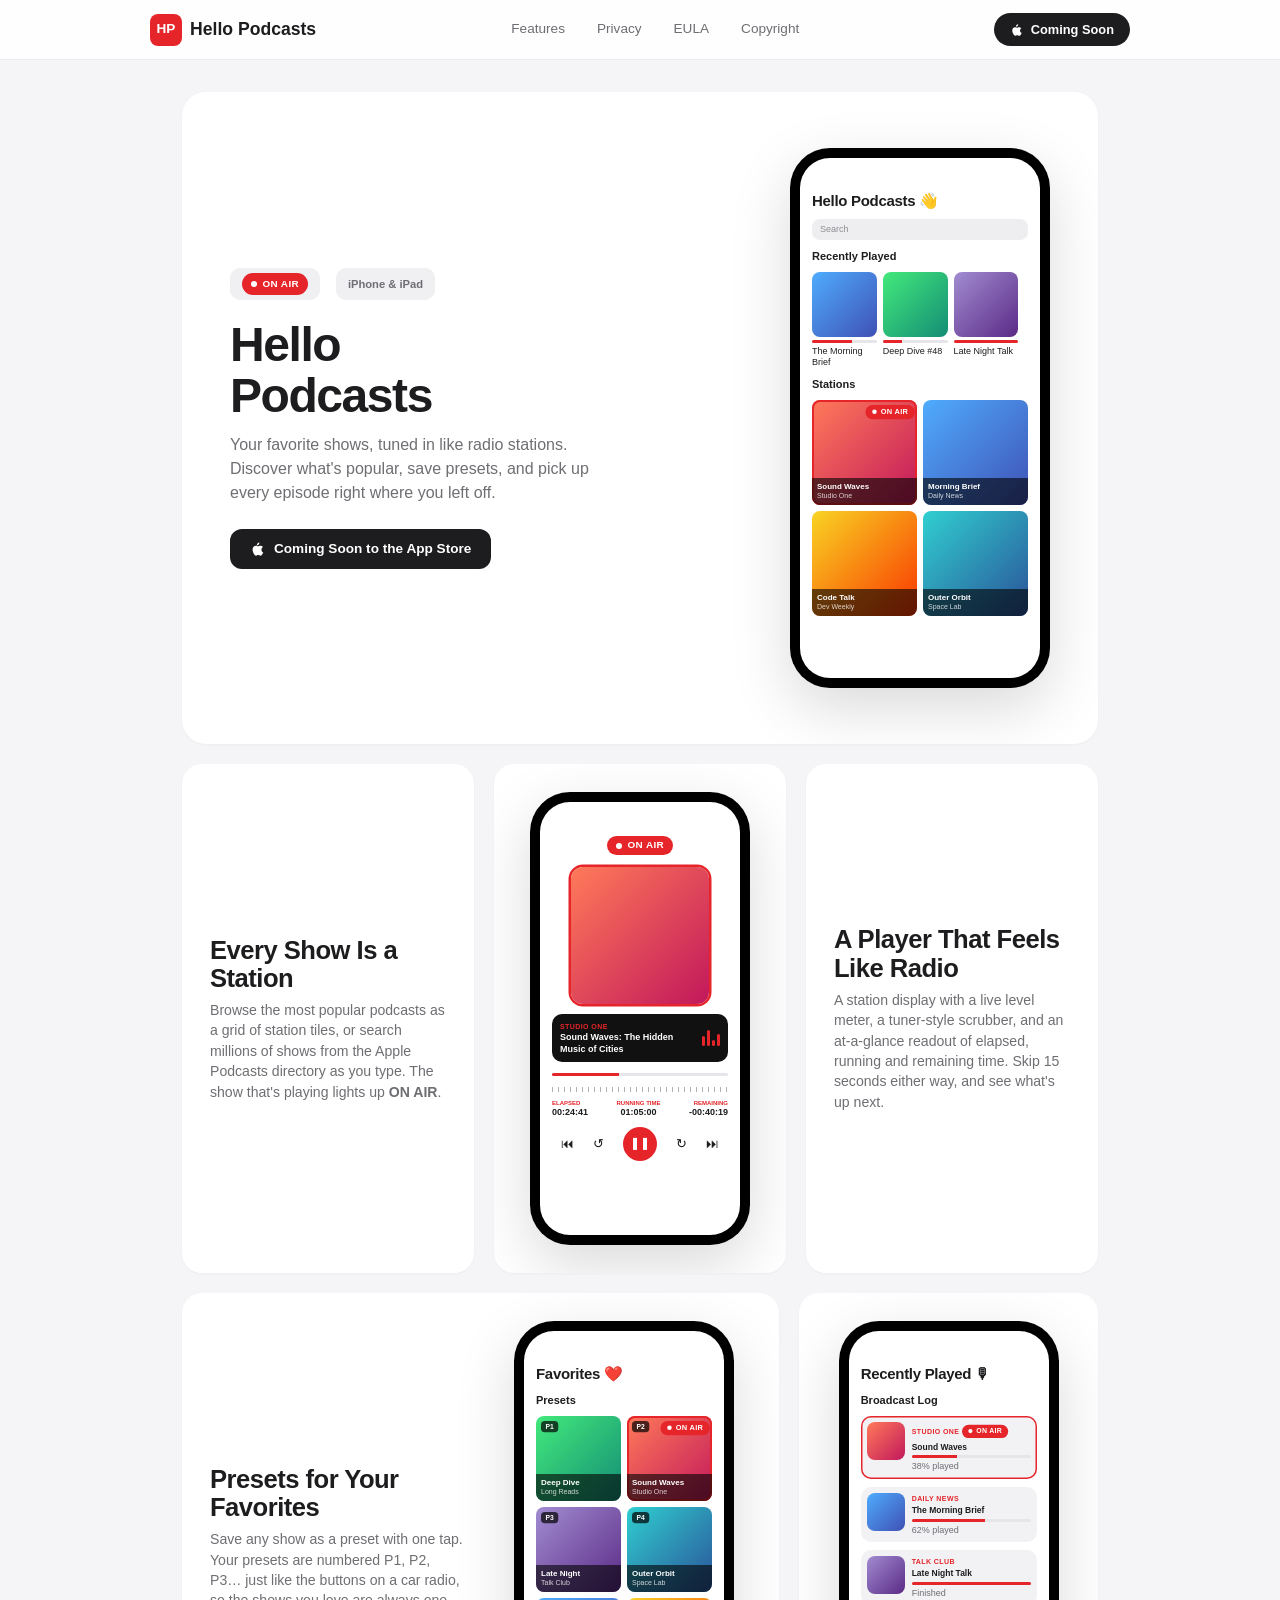
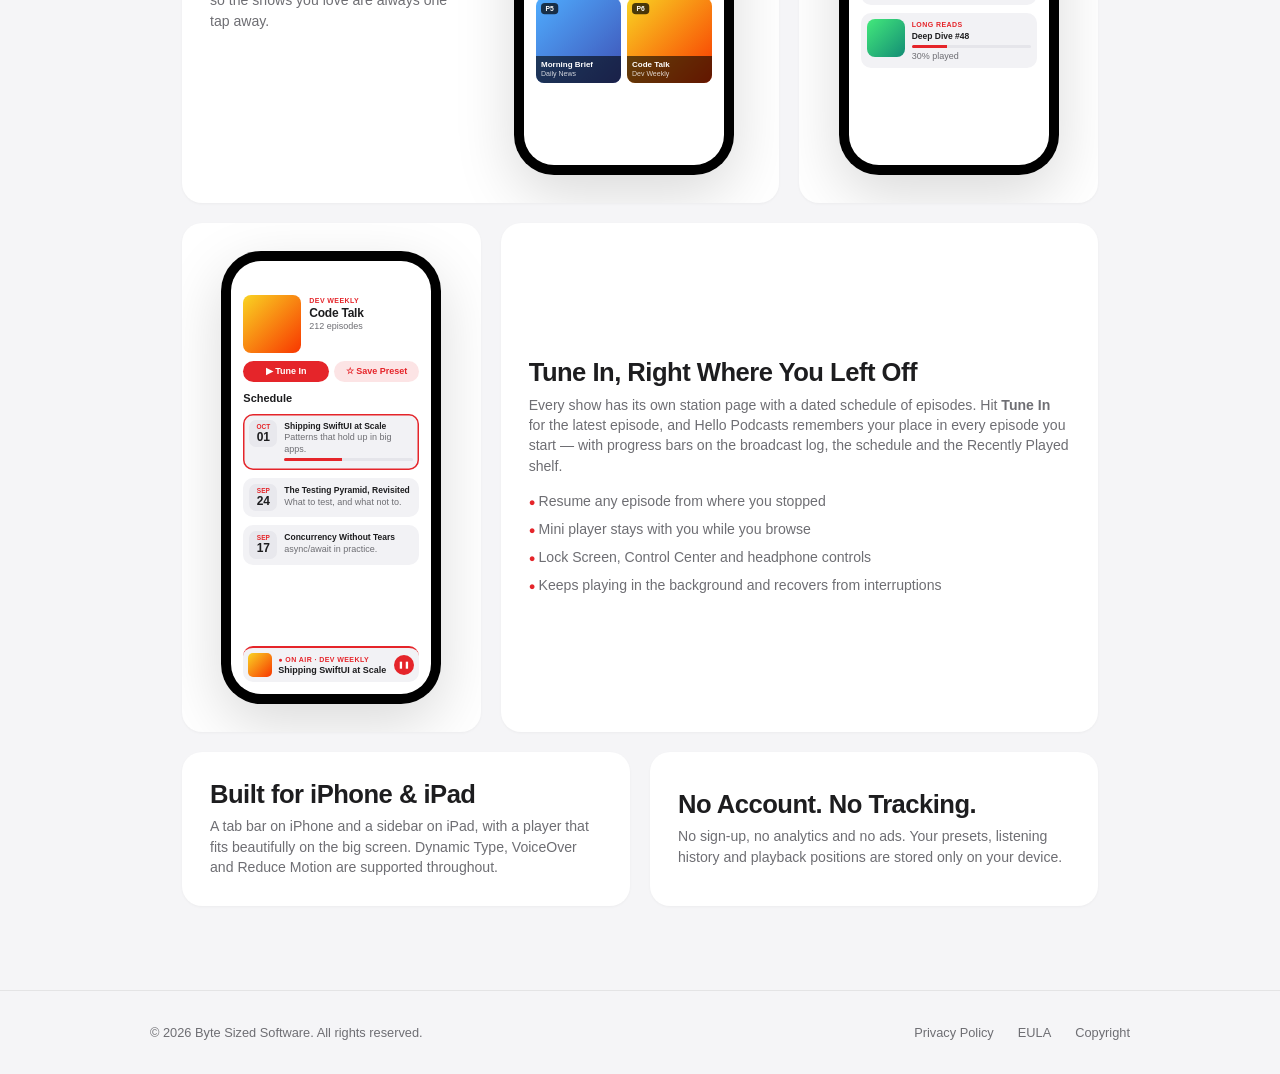
==== Website/index.html @ 970f56fa "Add TODO list and marketing website - TODO.md: feature ideas grouped into quick wins, bigger feature" ====
<!DOCTYPE html>
<html lang="en">
<head>
    <meta charset="UTF-8">
    <meta name="viewport" content="width=device-width, initial-scale=1.0">
    <meta name="color-scheme" content="light dark">
    <meta name="description" content="Hello Podcasts turns your favorite shows into radio stations. Discover, tune in, save presets and pick up right where you left off — on iPhone and iPad.">
    <title>Hello Podcasts - Your Podcasts, On Air</title>
    <link rel="stylesheet" href="style.css">
</head>
<body>

<nav>
    <div class="nav-inner">
        <a href="index.html" class="logo">
            <div class="logo-icon">HP</div>
            Hello Podcasts
        </a>
        <div class="nav-center">
            <a href="#features">Features</a>
            <a href="privacy.html">Privacy</a>
            <a href="eula.html">EULA</a>
            <a href="copyright.html">Copyright</a>
        </div>
        <span class="nav-btn">
            <svg viewBox="0 0 24 24"><path d="M18.71 19.5C17.88 20.74 17 21.95 15.66 21.97C14.32 21.99 13.89 21.18 12.37 21.18C10.84 21.18 10.37 21.95 9.1 21.99C7.79 22.03 6.8 20.68 5.96 19.47C4.25 16.99 2.97 12.5 4.7 9.56C5.55 8.1 7.13 7.17 8.82 7.15C10.09 7.13 11.29 8.02 12.07 8.02C12.85 8.02 14.29 6.96 15.82 7.11C16.46 7.14 18.25 7.37 19.4 9.02C19.3 9.08 17.13 10.35 17.16 12.96C17.19 16.08 19.89 17.13 19.92 17.14C19.89 17.21 19.46 18.67 18.71 19.5ZM13.05 5.17C13.71 4.38 14.16 3.29 14.04 2.18C13.08 2.22 11.92 2.82 11.24 3.6C10.63 4.3 10.09 5.42 10.23 6.48C11.3 6.56 12.39 5.96 13.05 5.17Z"/></svg>
            Coming Soon
        </span>
    </div>
</nav>

<div class="page-wrap">

    <!-- Hero -->
    <div class="hero-card">
        <div class="hero-text">
            <div class="badges">
                <div class="badge"><span class="on-air">ON AIR</span></div>
                <div class="badge">iPhone &amp; iPad</div>
            </div>
            <h1>Hello<br>Podcasts</h1>
            <p>Your favorite shows, tuned in like radio stations. Discover what's popular, save presets, and pick up every episode right where you left off.</p>
            <span class="app-store-btn soon">
                <svg viewBox="0 0 24 24"><path d="M18.71 19.5C17.88 20.74 17 21.95 15.66 21.97C14.32 21.99 13.89 21.18 12.37 21.18C10.84 21.18 10.37 21.95 9.1 21.99C7.79 22.03 6.8 20.68 5.96 19.47C4.25 16.99 2.97 12.5 4.7 9.56C5.55 8.1 7.13 7.17 8.82 7.15C10.09 7.13 11.29 8.02 12.07 8.02C12.85 8.02 14.29 6.96 15.82 7.11C16.46 7.14 18.25 7.37 19.4 9.02C19.3 9.08 17.13 10.35 17.16 12.96C17.19 16.08 19.89 17.13 19.92 17.14C19.89 17.21 19.46 18.67 18.71 19.5ZM13.05 5.17C13.71 4.38 14.16 3.29 14.04 2.18C13.08 2.22 11.92 2.82 11.24 3.6C10.63 4.3 10.09 5.42 10.23 6.48C11.3 6.56 12.39 5.96 13.05 5.17Z"/></svg>
                Coming Soon to the App Store
            </span>
        </div>
        <div class="hero-phone">
            <div class="phone-frame hero-size">
                <div class="screen" role="img" aria-label="Hello Podcasts home screen with Recently Played cards and a grid of station tiles">
                    <div class="s-title">Hello Podcasts 👋</div>
                    <div class="s-search">Search</div>
                    <div class="s-head">Recently Played</div>
                    <div class="recent-row">
                        <div class="card"><div class="art a2"></div><div class="bar"><i style="width:62%"></i></div><span>The Morning Brief</span></div>
                        <div class="card"><div class="art a3"></div><div class="bar"><i style="width:30%"></i></div><span>Deep Dive #48</span></div>
                        <div class="card"><div class="art a5"></div><div class="bar"><i style="width:100%"></i></div><span>Late Night Talk</span></div>
                    </div>
                    <div class="s-head">Stations</div>
                    <div class="station-grid">
                        <div class="art tile a1 live"><span class="on-air">ON AIR</span><div class="band">Sound Waves<span>Studio One</span></div></div>
                        <div class="art tile a2"><div class="band">Morning Brief<span>Daily News</span></div></div>
                        <div class="art tile a4"><div class="band">Code Talk<span>Dev Weekly</span></div></div>
                        <div class="art tile a6"><div class="band">Outer Orbit<span>Space Lab</span></div></div>
                    </div>
                </div>
            </div>
        </div>
    </div>

    <!-- Row 1: Stations text, Player mockup, Player text -->
    <div class="bento-grid" id="features">
        <div class="bento-card" style="justify-content:center;">
            <h3>Every Show Is a Station</h3>
            <p>Browse the most popular podcasts as a grid of station tiles, or search millions of shows from the Apple Podcasts directory as you type. The show that's playing lights up <strong>ON AIR</strong>.</p>
        </div>
        <div class="bento-card" style="align-items:center; justify-content:center;">
            <div class="phone-frame small-size">
                <div class="screen player" role="img" aria-label="Full-screen player with an ON AIR badge, station display, level meter, tuner scale and time readout">
                    <div style="text-align:center"><span class="on-air">ON AIR</span></div>
                    <div class="art a1 big"></div>
                    <div class="lcd">
                        <div class="meta"><span class="s-caps">Studio One</span><b>Sound Waves: The Hidden Music of Cities</b></div>
                        <div class="meter"><i style="height:60%"></i><i style="height:100%"></i><i style="height:40%"></i><i style="height:75%"></i></div>
                    </div>
                    <div class="bar"><i style="width:38%"></i></div>
                    <div class="ticks"></div>
                    <div class="readout">
                        <div><small>ELAPSED</small>00:24:41</div>
                        <div><small>RUNNING TIME</small>01:05:00</div>
                        <div><small>REMAINING</small>-00:40:19</div>
                    </div>
                    <div class="controls"><span>⏮</span><span>↺</span><span class="play">❚❚</span><span>↻</span><span>⏭</span></div>
                </div>
            </div>
        </div>
        <div class="bento-card" style="justify-content:center;">
            <h3>A Player That Feels Like Radio</h3>
            <p>A station display with a live level meter, a tuner-style scrubber, and an at-a-glance readout of elapsed, running and remaining time. Skip 15 seconds either way, and see what's up next.</p>
        </div>
    </div>

    <!-- Row 2: Presets text + mockup, Broadcast log mockup -->
    <div class="bento-grid" style="grid-template-columns: 2fr 1fr;">
        <div class="bento-card row-card">
            <div class="card-text">
                <h3>Presets for Your Favorites</h3>
                <p>Save any show as a preset with one tap. Your presets are numbered P1, P2, P3… just like the buttons on a car radio, so the shows you love are always one tap away.</p>
            </div>
            <div class="card-visual">
                <div class="phone-frame small-size">
                    <div class="screen" role="img" aria-label="Favorites shown as numbered preset tiles">
                        <div class="s-title">Favorites ❤️</div>
                        <div class="s-head">Presets</div>
                        <div class="station-grid">
                            <div class="art tile a3"><span class="preset">P1</span><div class="band">Deep Dive<span>Long Reads</span></div></div>
                            <div class="art tile a1 live"><span class="preset">P2</span><span class="on-air">ON AIR</span><div class="band">Sound Waves<span>Studio One</span></div></div>
                            <div class="art tile a5"><span class="preset">P3</span><div class="band">Late Night<span>Talk Club</span></div></div>
                            <div class="art tile a6"><span class="preset">P4</span><div class="band">Outer Orbit<span>Space Lab</span></div></div>
                            <div class="art tile a2"><span class="preset">P5</span><div class="band">Morning Brief<span>Daily News</span></div></div>
                            <div class="art tile a4"><span class="preset">P6</span><div class="band">Code Talk<span>Dev Weekly</span></div></div>
                        </div>
                    </div>
                </div>
            </div>
        </div>
        <div class="bento-card" style="align-items:center; justify-content:center;">
            <div class="phone-frame small-size">
                <div class="screen" role="img" aria-label="Recently Played broadcast log with progress bars">
                    <div class="s-title">Recently Played 🎙</div>
                    <div class="s-head">Broadcast Log</div>
                    <div class="log-row live"><div class="art a1"></div><div class="meta"><span class="s-caps">Studio One</span> <span class="on-air" style="transform:scale(.7);transform-origin:left">ON AIR</span><b>Sound Waves</b><div class="bar"><i style="width:38%"></i></div><span class="s-muted">38% played</span></div></div>
                    <div class="log-row"><div class="art a2"></div><div class="meta"><span class="s-caps">Daily News</span><b>The Morning Brief</b><div class="bar"><i style="width:62%"></i></div><span class="s-muted">62% played</span></div></div>
                    <div class="log-row"><div class="art a5"></div><div class="meta"><span class="s-caps">Talk Club</span><b>Late Night Talk</b><div class="bar"><i style="width:100%"></i></div><span class="s-muted">Finished</span></div></div>
                    <div class="log-row"><div class="art a3"></div><div class="meta"><span class="s-caps">Long Reads</span><b>Deep Dive #48</b><div class="bar"><i style="width:30%"></i></div><span class="s-muted">30% played</span></div></div>
                </div>
            </div>
        </div>
    </div>

    <!-- Row 3: Schedule mockup + text -->
    <div class="bento-grid" style="grid-template-columns: 1fr 2fr;">
        <div class="bento-card" style="align-items:center; justify-content:center;">
            <div class="phone-frame small-size">
                <div class="screen" role="img" aria-label="A podcast's station page with Tune In and Save Preset buttons and a dated episode schedule">
                    <div class="station-header">
                        <div class="art a4"></div>
                        <div><span class="s-caps">Dev Weekly</span><div class="s-title" style="font-size:12px">Code Talk</div><span class="s-muted">212 episodes</span></div>
                    </div>
                    <div class="pill-row"><span class="pill solid">▶ Tune In</span><span class="pill">☆ Save Preset</span></div>
                    <div class="s-head">Schedule</div>
                    <div class="sched-row live"><div class="date-slot"><div class="m">OCT</div><div class="d">01</div></div><div class="meta"><b>Shipping SwiftUI at Scale</b><span class="s-muted">Patterns that hold up in big apps.</span><div class="bar"><i style="width:45%"></i></div></div></div>
                    <div class="sched-row"><div class="date-slot"><div class="m">SEP</div><div class="d">24</div></div><div class="meta"><b>The Testing Pyramid, Revisited</b><span class="s-muted">What to test, and what not to.</span></div></div>
                    <div class="sched-row"><div class="date-slot"><div class="m">SEP</div><div class="d">17</div></div><div class="meta"><b>Concurrency Without Tears</b><span class="s-muted">async/await in practice.</span></div></div>
                    <div class="mini"><div class="art a4"></div><div class="meta"><span class="s-caps">● On Air · Dev Weekly</span><b style="display:block">Shipping SwiftUI at Scale</b></div><span class="play">❚❚</span></div>
                </div>
            </div>
        </div>
        <div class="bento-card" style="justify-content:center;">
            <h3>Tune In, Right Where You Left Off</h3>
            <p>Every show has its own station page with a dated schedule of episodes. Hit <strong>Tune In</strong> for the latest episode, and Hello Podcasts remembers your place in every episode you start — with progress bars on the broadcast log, the schedule and the Recently Played shelf.</p>
            <ul class="feature-list">
                <li>Resume any episode from where you stopped</li>
                <li>Mini player stays with you while you browse</li>
                <li>Lock Screen, Control Center and headphone controls</li>
                <li>Keeps playing in the background and recovers from interruptions</li>
            </ul>
        </div>
    </div>

    <!-- Row 4: 2 equal cards -->
    <div class="bento-grid" style="grid-template-columns: 1fr 1fr;">
        <div class="bento-card" style="justify-content:center;">
            <h3>Built for iPhone &amp; iPad</h3>
            <p>A tab bar on iPhone and a sidebar on iPad, with a player that fits beautifully on the big screen. Dynamic Type, VoiceOver and Reduce Motion are supported throughout.</p>
        </div>
        <div class="bento-card" style="justify-content:center;">
            <h3>No Account. No Tracking.</h3>
            <p>No sign-up, no analytics and no ads. Your presets, listening history and playback positions are stored only on your device.</p>
        </div>
    </div>

</div>

<footer>
    <div class="footer-inner">
        <span class="footer-copy">&copy; 2026 Byte Sized Software. All rights reserved.</span>
        <div class="footer-links">
            <a href="privacy.html">Privacy Policy</a>
            <a href="eula.html">EULA</a>
            <a href="copyright.html">Copyright</a>
        </div>
    </div>
</footer>

</body>
</html>
---- Website/style.css ----
:root {
    --primary: #e5252a;
    --primary-hover: #f04a4e;
    --bg: #f5f5f7;
    --text: #1d1d1f;
    --text-secondary: #6e6e73;
    --card-bg: #ffffff;
    --card-bg-alt: #f0f0f3;
    --border: transparent;
    --nav-bg: rgba(255,255,255,0.85);
    --btn-bg: #1d1d1f;
    --btn-text: #ffffff;
    --phone-bg: #e8e8ed;
    --phone-frame: #1d1d1f;
    --phone-notch: #1d1d1f;
    --icon-bg: #e8e8ed;
    --icon-color: #6e6e73;
    --badge-bg: #f0f0f3;
    --shadow: rgba(0,0,0,0.04);
    --shadow-hover: rgba(0,0,0,0.08);
}

@media (prefers-color-scheme: dark) {
    :root {
        --primary: #ff453a;
        --primary-hover: #ff6961;
        --bg: #000000;
        --text: #f5f5f7;
        --text-secondary: #a1a1a6;
        --card-bg: #1c1c1e;
        --card-bg-alt: #2c2c2e;
        --border: transparent;
        --nav-bg: rgba(28,28,30,0.85);
        --btn-bg: #f5f5f7;
        --btn-text: #1d1d1f;
        --phone-bg: #2c2c2e;
        --phone-frame: #f5f5f7;
        --phone-notch: #f5f5f7;
        --icon-bg: #2c2c2e;
        --icon-color: #a1a1a6;
        --badge-bg: #2c2c2e;
        --shadow: rgba(0,0,0,0.2);
        --shadow-hover: rgba(0,0,0,0.4);
    }
}

* { margin: 0; padding: 0; box-sizing: border-box; }

body {
    font-family: -apple-system, BlinkMacSystemFont, 'SF Pro Display', 'Helvetica Neue', sans-serif;
    background: var(--bg);
    color: var(--text);
    line-height: 1.5;
    -webkit-font-smoothing: antialiased;
}

/* ── Navigation ── */
nav {
    background: var(--nav-bg);
    backdrop-filter: blur(20px);
    -webkit-backdrop-filter: blur(20px);
    border-bottom: 1px solid rgba(128,128,128,0.15);
    padding: 0.8rem 2rem;
    position: sticky;
    top: 0;
    z-index: 100;
}

.nav-inner {
    max-width: 980px;
    margin: 0 auto;
    display: flex;
    align-items: center;
    justify-content: space-between;
}

.logo {
    display: flex;
    align-items: center;
    gap: 0.5rem;
    font-size: 1.1rem;
    font-weight: 700;
    color: var(--text);
    text-decoration: none;
}

.logo-icon {
    width: 32px;
    height: 32px;
    background: var(--primary);
    border-radius: 8px;
    display: flex;
    align-items: center;
    justify-content: center;
    color: #fff;
    font-weight: 800;
    font-size: 0.85rem;
}

.nav-center {
    display: flex;
    gap: 2rem;
}

.nav-center a {
    text-decoration: none;
    color: var(--text-secondary);
    font-size: 0.85rem;
    font-weight: 500;
    transition: color 0.2s;
}

.nav-center a:hover { color: var(--text); }

.nav-btn {
    display: inline-flex;
    align-items: center;
    gap: 0.4rem;
    background: var(--btn-bg);
    color: var(--btn-text);
    padding: 0.45rem 1rem;
    border-radius: 20px;
    text-decoration: none;
    font-size: 0.8rem;
    font-weight: 600;
    transition: opacity 0.2s;
}

.nav-btn:hover { opacity: 0.85; }

.nav-btn svg { width: 14px; height: 14px; fill: var(--btn-text); }

/* ── Page Wrapper ── */
.page-wrap {
    max-width: 980px;
    margin: 0 auto;
    padding: 2rem 2rem 4rem;
}

/* ── Hero Card ── */
.hero-card {
    background: var(--card-bg);
    border-radius: 24px;
    padding: 3.5rem 3rem;
    display: flex;
    align-items: center;
    justify-content: space-between;
    gap: 3rem;
    box-shadow: 0 1px 3px var(--shadow);
    margin-bottom: 1.25rem;
    overflow: hidden;
}

.hero-text { flex: 1; max-width: 380px; }

.badges {
    display: flex;
    gap: 1rem;
    margin-bottom: 1.25rem;
}

.badge {
    display: flex;
    align-items: center;
    gap: 0.4rem;
    background: var(--badge-bg);
    padding: 0.35rem 0.75rem;
    border-radius: 10px;
    font-size: 0.7rem;
    font-weight: 600;
    color: var(--text-secondary);
}

.badge-star { color: #f59e0b; font-size: 0.65rem; }
.badge-num { font-size: 1rem; font-weight: 800; color: var(--text); }

.hero-text h1 {
    font-size: 3rem;
    font-weight: 800;
    line-height: 1.05;
    letter-spacing: -0.03em;
    margin-bottom: 0.75rem;
}

.hero-text p {
    font-size: 1rem;
    color: var(--text-secondary);
    line-height: 1.5;
    margin-bottom: 1.5rem;
}

.app-store-btn {
    display: inline-flex;
    align-items: center;
    gap: 0.5rem;
    background: var(--btn-bg);
    color: var(--btn-text);
    padding: 0.6rem 1.25rem;
    border-radius: 12px;
    text-decoration: none;
    font-size: 0.85rem;
    font-weight: 600;
    transition: opacity 0.2s;
}

.app-store-btn:hover { opacity: 0.85; }
.app-store-btn svg { width: 16px; height: 16px; fill: var(--btn-text); }

.hero-phone { flex-shrink: 0; }

/* ── Screenshot Phone Frame ── */
.phone-frame {
    position: relative;
    flex-shrink: 0;
    background: #000;
    border-radius: 40px;
    padding: 10px;
    box-shadow: 0 20px 60px rgba(0,0,0,0.15);
}

.phone-frame img {
    display: block;
    width: 100%;
    height: auto;
    border-radius: 30px;
    position: relative;
    z-index: 1;
}

.phone-frame.hero-size { width: 260px; }
.phone-frame.small-size { width: 220px; }

/* ── Bento Grid ── */
.bento-grid {
    display: grid;
    grid-template-columns: repeat(3, 1fr);
    gap: 1.25rem;
    margin-bottom: 1.25rem;
}

.bento-card {
    background: var(--card-bg);
    border-radius: 20px;
    padding: 1.75rem;
    box-shadow: 0 1px 3px var(--shadow);
    transition: box-shadow 0.2s;
    overflow: hidden;
    display: flex;
    flex-direction: column;
}

.bento-card:hover {
    box-shadow: 0 4px 16px var(--shadow-hover);
}

.bento-card.span-2 { grid-column: span 2; }
.bento-card.span-3 { grid-column: span 3; }

.bento-card.row-card {
    flex-direction: row;
    align-items: center;
    gap: 2rem;
}

.bento-card h3 {
    font-size: 1.6rem;
    font-weight: 800;
    line-height: 1.1;
    letter-spacing: -0.02em;
    margin-bottom: 0.5rem;
}

.bento-card p {
    font-size: 0.88rem;
    color: var(--text-secondary);
    line-height: 1.45;
}

.bento-icons {
    display: flex;
    flex-wrap: wrap;
    gap: 0.6rem;
    margin-bottom: 1.25rem;
    flex: 1;
}

.bento-icon {
    width: 44px;
    height: 44px;
    background: var(--icon-bg);
    border-radius: 12px;
    display: flex;
    align-items: center;
    justify-content: center;
    font-size: 1.2rem;
    color: var(--icon-color);
}

.bento-card .card-visual {
    flex: 1;
    display: flex;
    align-items: center;
    justify-content: center;
}

.bento-card .card-text {
    flex: 1;
}

.pattern-dots {
    display: grid;
    grid-template-columns: repeat(4, 1fr);
    gap: 12px;
    padding: 1rem;
    opacity: 0.15;
    flex: 1;
}

.pattern-dot {
    width: 22px;
    height: 22px;
    border-radius: 50%;
    background: var(--text);
}

/* ── On Air badge ── */
.on-air {
    display: inline-flex;
    align-items: center;
    gap: 0.35rem;
    background: var(--primary);
    color: #fff;
    padding: 0.2rem 0.55rem;
    border-radius: 999px;
    font-size: 0.62rem;
    font-weight: 800;
    letter-spacing: 0.04em;
}
.on-air::before {
    content: "";
    width: 6px;
    height: 6px;
    border-radius: 50%;
    background: #fff;
}

.app-store-btn.soon { cursor: default; }
.app-store-btn.soon:hover { opacity: 1; }

/* ── Screen mockups (drawn in HTML so the site has no image dependencies) ── */
.screen {
    background: #fff;
    color: #1d1d1f;
    border-radius: 30px;
    aspect-ratio: 9 / 19.5;
    padding: 34px 12px 12px;
    display: flex;
    flex-direction: column;
    gap: 8px;
    overflow: hidden;
    font-size: 9px;
    line-height: 1.25;
    text-align: left;
}
.screen .s-title { font-size: 15px; font-weight: 800; letter-spacing: -0.02em; }
.screen .s-head { font-size: 11px; font-weight: 800; margin-top: 2px; }
.screen .s-caps { color: #e5252a; font-weight: 800; font-size: 7px; letter-spacing: 0.06em; text-transform: uppercase; }
.screen .s-muted { color: #6e6e73; }
.screen .s-search { background: #eeeef0; border-radius: 8px; padding: 5px 8px; color: #8e8e93; }

.art {
    border-radius: 8px;
    aspect-ratio: 1;
    position: relative;
    overflow: hidden;
    flex-shrink: 0;
}
.art.a1 { background: linear-gradient(135deg, #ff7a59, #c2185b); }
.art.a2 { background: linear-gradient(135deg, #4facfe, #3f51b5); }
.art.a3 { background: linear-gradient(135deg, #43e97b, #138d75); }
.art.a4 { background: linear-gradient(135deg, #f9d423, #f83600); }
.art.a5 { background: linear-gradient(135deg, #a18cd1, #5b2a86); }
.art.a6 { background: linear-gradient(135deg, #30cfd0, #2a5298); }

.station-grid { display: grid; grid-template-columns: 1fr 1fr; gap: 6px; }
.tile .band {
    position: absolute; left: 0; right: 0; bottom: 0;
    background: rgba(0,0,0,0.6); color: #fff;
    padding: 4px 5px; font-weight: 700; font-size: 8px;
}
.tile .band span { display: block; font-weight: 400; opacity: 0.8; font-size: 7px; }
.tile.live { box-shadow: inset 0 0 0 2px #e5252a; }
.tile .on-air, .tile .preset { position: absolute; top: 5px; transform: scale(0.75); }
.tile .on-air { right: 2px; transform-origin: top right; }
.tile .preset {
    left: 5px; transform-origin: top left;
    background: rgba(0,0,0,0.7); color: #fff; font-weight: 800;
    padding: 2px 6px; border-radius: 5px; font-size: 9px;
}

.recent-row { display: flex; gap: 6px; }
.recent-row .card { width: 30%; flex-shrink: 0; }
.recent-row .card .art { margin-bottom: 3px; }
.bar { height: 3px; border-radius: 3px; background: #e5e5ea; overflow: hidden; margin: 3px 0; }
.bar i { display: block; height: 100%; background: #e5252a; }

.log-row, .sched-row {
    display: flex; gap: 7px; align-items: flex-start;
    background: #f2f2f5; border-radius: 10px; padding: 6px;
}
.log-row .art { width: 38px; }
.log-row.live, .sched-row.live { box-shadow: inset 0 0 0 1.5px #e5252a; }
.log-row .meta, .sched-row .meta { flex: 1; min-width: 0; }
.log-row b, .sched-row b { display: block; font-size: 8.5px; margin: 1px 0; }
.date-slot {
    width: 28px; text-align: center; background: #e8e8ed;
    border-radius: 7px; padding: 3px 0; flex-shrink: 0;
}
.date-slot .m { color: #e5252a; font-weight: 800; font-size: 6.5px; }
.date-slot .d { font-weight: 800; font-size: 12px; line-height: 1.1; }

.station-header { display: flex; gap: 8px; }
.station-header .art { width: 58px; }
.pill-row { display: flex; gap: 5px; }
.pill {
    flex: 1; text-align: center; border-radius: 999px; padding: 5px 0;
    font-weight: 700; background: rgba(229,37,42,0.12); color: #e5252a;
}
.pill.solid { background: #e5252a; color: #fff; }

.player .art.big { width: 78%; margin: 4px auto 2px; border-radius: 12px; box-shadow: 0 0 0 2.5px #e5252a; }
.lcd {
    background: #111; color: #fff; border-radius: 10px; padding: 7px 8px;
    display: flex; align-items: center; gap: 6px;
}
.lcd .meta { flex: 1; }
.lcd b { display: block; font-size: 9px; }
.meter { display: flex; align-items: flex-end; gap: 2px; height: 16px; }
.meter i { width: 3px; background: #e5252a; border-radius: 2px; }
.ticks {
    height: 5px;
    background: repeating-linear-gradient(90deg, #b0b0b5 0 1px, transparent 1px 6px);
}
.readout { display: flex; justify-content: space-between; font-weight: 700; font-variant-numeric: tabular-nums; }
.readout div:nth-child(2) { text-align: center; }
.readout div:last-child { text-align: right; }
.readout small { display: block; color: #e5252a; font-size: 6px; font-weight: 800; }
.controls { display: flex; justify-content: space-around; align-items: center; font-size: 13px; color: #1d1d1f; }
.controls .play {
    width: 34px; height: 34px; border-radius: 50%; background: #e5252a; color: #fff;
    display: flex; align-items: center; justify-content: center; font-size: 12px;
}
.mini {
    margin-top: auto; display: flex; align-items: center; gap: 6px;
    background: #f2f2f5; border-radius: 10px; padding: 5px; border-top: 2px solid #e5252a;
}
.mini .art { width: 24px; border-radius: 5px; }
.mini .meta { flex: 1; min-width: 0; }
.mini .play { width: 20px; height: 20px; border-radius: 50%; background: #e5252a; color: #fff; display: flex; align-items: center; justify-content: center; font-size: 7px; }

.feature-list {
    list-style: none;
    display: grid;
    gap: 0.45rem;
    margin-top: 0.9rem;
    font-size: 0.88rem;
    color: var(--text-secondary);
}
.feature-list li::before { content: "● "; color: var(--primary); font-size: 0.7rem; }

/* ── Footer ── */
footer {
    border-top: 1px solid rgba(128,128,128,0.15);
    padding: 2rem;
}

.footer-inner {
    max-width: 980px;
    margin: 0 auto;
    display: flex;
    justify-content: space-between;
    align-items: center;
    flex-wrap: wrap;
    gap: 1rem;
}

.footer-copy {
    color: var(--text-secondary);
    font-size: 0.8rem;
}

.footer-links {
    display: flex;
    gap: 1.5rem;
}

.footer-links a {
    color: var(--text-secondary);
    text-decoration: none;
    font-size: 0.8rem;
    transition: color 0.2s;
}

.footer-links a:hover { color: var(--text); }

/* ── Content Pages (Privacy, EULA, Copyright) ── */
.content {
    max-width: 760px;
    margin: 0 auto;
    padding: 3rem 2rem 5rem;
}

.content h1 {
    font-size: 2.4rem;
    font-weight: 800;
    letter-spacing: -0.02em;
    margin-bottom: 0.5rem;
}

.last-updated {
    color: var(--text-secondary);
    font-size: 0.85rem;
    margin-bottom: 2.5rem;
}

.content h2 {
    font-size: 1.2rem;
    font-weight: 700;
    margin-top: 2rem;
    margin-bottom: 0.6rem;
}

.content p, .content ul, .content ol {
    color: var(--text-secondary);
    margin-bottom: 1rem;
    font-size: 0.95rem;
    line-height: 1.65;
}

.content ul, .content ol { padding-left: 1.5rem; }
.content li { margin-bottom: 0.35rem; }

/* ── Responsive ── */
@media (max-width: 768px) {
    .nav-center { display: none; }
    .page-wrap { padding: 1rem 1rem 3rem; }

    .hero-card {
        flex-direction: column-reverse;
        padding: 2rem 1.5rem;
        text-align: center;
    }
    .hero-text { max-width: 100%; }
    .badges { justify-content: center; }
    .phone-frame.hero-size { width: 220px; }
    .phone-frame.small-size { width: 180px; }
    .phone-frame { border-radius: 32px; padding: 8px; }
    .phone-frame img { border-radius: 24px; }

    .bento-grid,
    .bento-grid[style] {
        grid-template-columns: 1fr !important;
    }
    .bento-card.span-2,
    .bento-card.span-3 { grid-column: span 1; }
    .bento-card.row-card {
        flex-direction: column;
        text-align: center;
    }
    .bento-card h3 { font-size: 1.35rem; }

    .content { padding: 2rem 1.5rem 4rem; }
    .content h1 { font-size: 1.8rem; }

    .footer-inner { flex-direction: column; text-align: center; }
}

@media (max-width: 480px) {
    .hero-text h1 { font-size: 2.2rem; }
    .phone-frame.hero-size { width: 190px; }
    .phone-frame.small-size { width: 160px; }
}
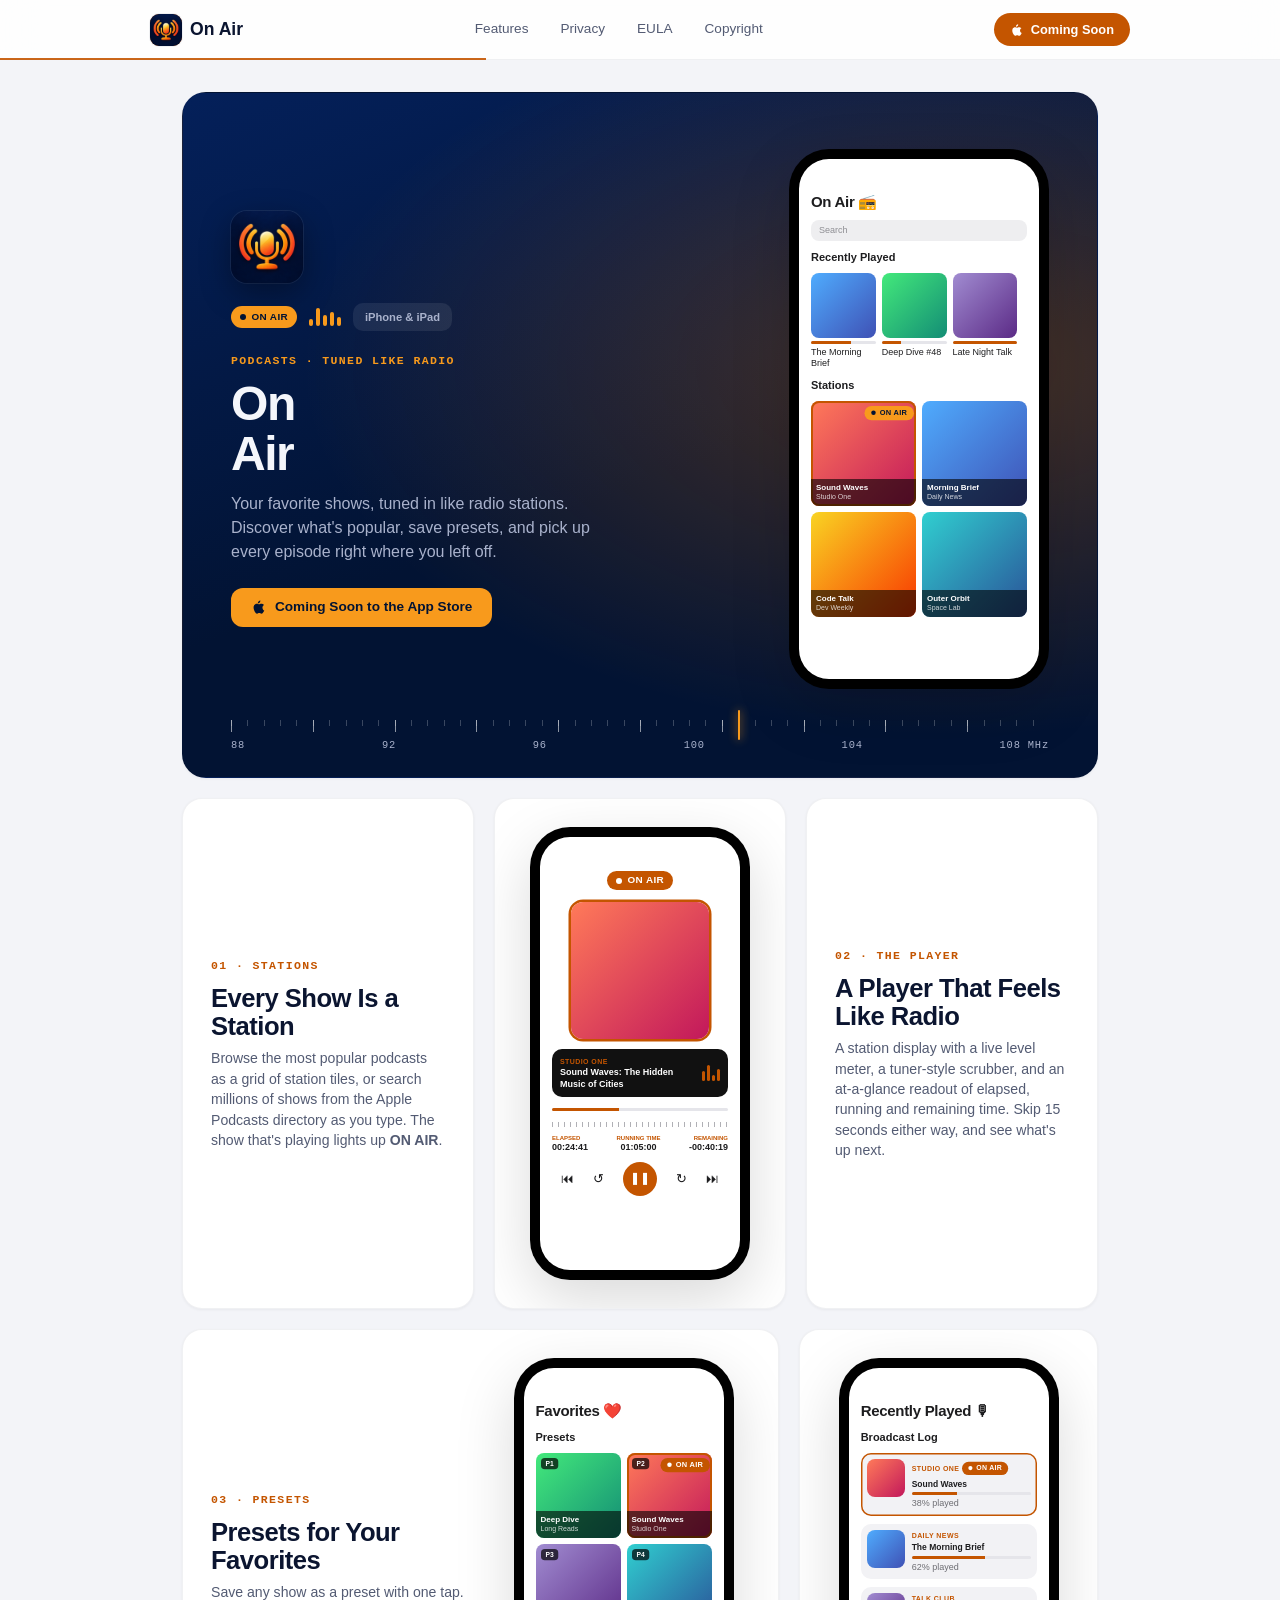
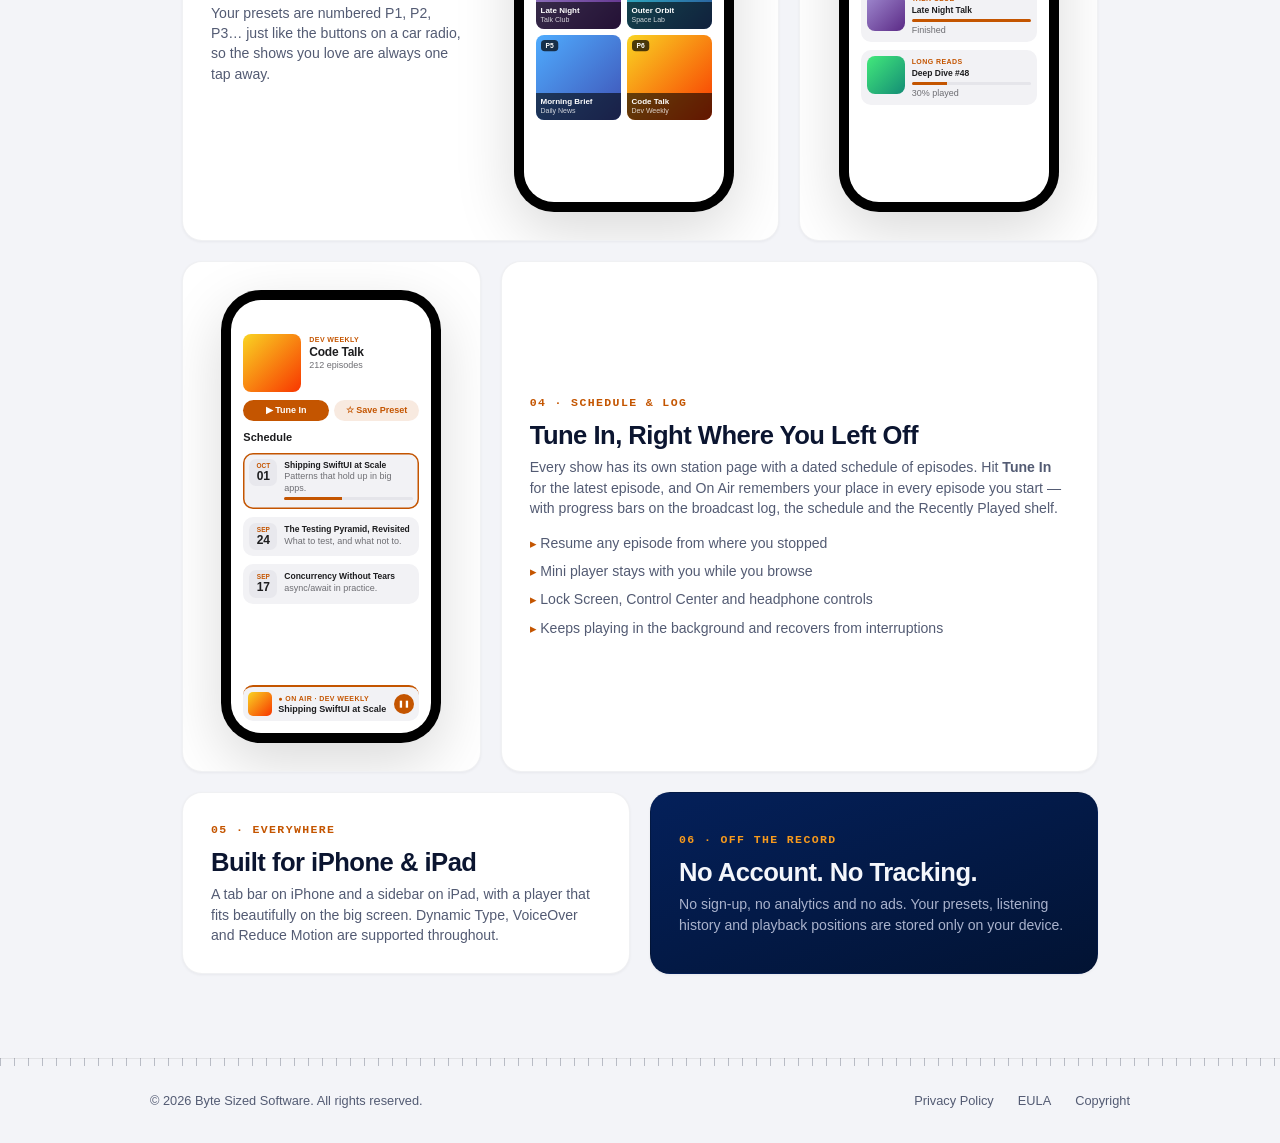
==== commit 800bef19: "Rebrand website as On Air and theme it like the app - Rename Hello Podcasts to On Air across all pag" ====
--- a/Website/index.html
+++ b/Website/index.html
@@ -4,8 +4,10 @@
     <meta charset="UTF-8">
     <meta name="viewport" content="width=device-width, initial-scale=1.0">
     <meta name="color-scheme" content="light dark">
-    <meta name="description" content="Hello Podcasts turns your favorite shows into radio stations. Discover, tune in, save presets and pick up right where you left off — on iPhone and iPad.">
-    <title>Hello Podcasts - Your Podcasts, On Air</title>
+    <meta name="description" content="On Air turns your favorite shows into radio stations. Discover, tune in, save presets and pick up right where you left off — on iPhone and iPad.">
+    <title>On Air - Your Podcasts, Like Radio</title>
+    <link rel="icon" type="image/png" href="images/app-icon.png">
+    <link rel="apple-touch-icon" href="images/app-icon.png">
     <link rel="stylesheet" href="style.css">
 </head>
 <body>
@@ -13,8 +15,8 @@
 <nav>
     <div class="nav-inner">
         <a href="index.html" class="logo">
-            <div class="logo-icon">HP</div>
-            Hello Podcasts
+            <div class="logo-icon"><img src="images/app-icon.png" alt=""></div>
+            On Air
         </a>
         <div class="nav-center">
             <a href="#features">Features</a>
@@ -32,13 +34,16 @@
 <div class="page-wrap">
 
     <!-- Hero -->
-    <div class="hero-card">
+    <div class="hero-card display">
         <div class="hero-text">
-            <div class="badges">
-                <div class="badge"><span class="on-air">ON AIR</span></div>
-                <div class="badge">iPhone &amp; iPad</div>
-            </div>
-            <h1>Hello<br>Podcasts</h1>
+            <img class="hero-icon" src="images/app-icon.png" alt="On Air app icon">
+            <div class="station-line">
+                <span class="on-air pulse">ON AIR</span>
+                <span class="meter-lg" aria-hidden="true"><i></i><i></i><i></i><i></i><i></i></span>
+                <span class="badge">iPhone &amp; iPad</span>
+            </div>
+            <span class="eyebrow">Podcasts · Tuned like radio</span>
+            <h1>On<br>Air</h1>
             <p>Your favorite shows, tuned in like radio stations. Discover what's popular, save presets, and pick up every episode right where you left off.</p>
             <span class="app-store-btn soon">
                 <svg viewBox="0 0 24 24"><path d="M18.71 19.5C17.88 20.74 17 21.95 15.66 21.97C14.32 21.99 13.89 21.18 12.37 21.18C10.84 21.18 10.37 21.95 9.1 21.99C7.79 22.03 6.8 20.68 5.96 19.47C4.25 16.99 2.97 12.5 4.7 9.56C5.55 8.1 7.13 7.17 8.82 7.15C10.09 7.13 11.29 8.02 12.07 8.02C12.85 8.02 14.29 6.96 15.82 7.11C16.46 7.14 18.25 7.37 19.4 9.02C19.3 9.08 17.13 10.35 17.16 12.96C17.19 16.08 19.89 17.13 19.92 17.14C19.89 17.21 19.46 18.67 18.71 19.5ZM13.05 5.17C13.71 4.38 14.16 3.29 14.04 2.18C13.08 2.22 11.92 2.82 11.24 3.6C10.63 4.3 10.09 5.42 10.23 6.48C11.3 6.56 12.39 5.96 13.05 5.17Z"/></svg>
@@ -47,8 +52,8 @@
         </div>
         <div class="hero-phone">
             <div class="phone-frame hero-size">
-                <div class="screen" role="img" aria-label="Hello Podcasts home screen with Recently Played cards and a grid of station tiles">
-                    <div class="s-title">Hello Podcasts 👋</div>
+                <div class="screen" role="img" aria-label="On Air home screen with Recently Played cards and a grid of station tiles">
+                    <div class="s-title">On Air 📻</div>
                     <div class="s-search">Search</div>
                     <div class="s-head">Recently Played</div>
                     <div class="recent-row">
@@ -66,11 +71,17 @@
                 </div>
             </div>
         </div>
+        <div class="dial" aria-hidden="true">
+            <div class="ticks-lg"></div>
+            <span class="needle"></span>
+            <div class="freq"><span>88</span><span>92</span><span>96</span><span>100</span><span>104</span><span>108 MHz</span></div>
+        </div>
     </div>
 
     <!-- Row 1: Stations text, Player mockup, Player text -->
     <div class="bento-grid" id="features">
         <div class="bento-card" style="justify-content:center;">
+            <span class="eyebrow">01 · Stations</span>
             <h3>Every Show Is a Station</h3>
             <p>Browse the most popular podcasts as a grid of station tiles, or search millions of shows from the Apple Podcasts directory as you type. The show that's playing lights up <strong>ON AIR</strong>.</p>
         </div>
@@ -95,6 +106,7 @@
             </div>
         </div>
         <div class="bento-card" style="justify-content:center;">
+            <span class="eyebrow">02 · The Player</span>
             <h3>A Player That Feels Like Radio</h3>
             <p>A station display with a live level meter, a tuner-style scrubber, and an at-a-glance readout of elapsed, running and remaining time. Skip 15 seconds either way, and see what's up next.</p>
         </div>
@@ -104,7 +116,8 @@
     <div class="bento-grid" style="grid-template-columns: 2fr 1fr;">
         <div class="bento-card row-card">
             <div class="card-text">
-                <h3>Presets for Your Favorites</h3>
+                <span class="eyebrow">03 · Presets</span>
+            <h3>Presets for Your Favorites</h3>
                 <p>Save any show as a preset with one tap. Your presets are numbered P1, P2, P3… just like the buttons on a car radio, so the shows you love are always one tap away.</p>
             </div>
             <div class="card-visual">
@@ -157,8 +170,9 @@
             </div>
         </div>
         <div class="bento-card" style="justify-content:center;">
+            <span class="eyebrow">04 · Schedule &amp; Log</span>
             <h3>Tune In, Right Where You Left Off</h3>
-            <p>Every show has its own station page with a dated schedule of episodes. Hit <strong>Tune In</strong> for the latest episode, and Hello Podcasts remembers your place in every episode you start — with progress bars on the broadcast log, the schedule and the Recently Played shelf.</p>
+            <p>Every show has its own station page with a dated schedule of episodes. Hit <strong>Tune In</strong> for the latest episode, and On Air remembers your place in every episode you start — with progress bars on the broadcast log, the schedule and the Recently Played shelf.</p>
             <ul class="feature-list">
                 <li>Resume any episode from where you stopped</li>
                 <li>Mini player stays with you while you browse</li>
@@ -171,10 +185,12 @@
     <!-- Row 4: 2 equal cards -->
     <div class="bento-grid" style="grid-template-columns: 1fr 1fr;">
         <div class="bento-card" style="justify-content:center;">
+            <span class="eyebrow">05 · Everywhere</span>
             <h3>Built for iPhone &amp; iPad</h3>
             <p>A tab bar on iPhone and a sidebar on iPad, with a player that fits beautifully on the big screen. Dynamic Type, VoiceOver and Reduce Motion are supported throughout.</p>
         </div>
-        <div class="bento-card" style="justify-content:center;">
+        <div class="bento-card display" style="justify-content:center;">
+            <span class="eyebrow">06 · Off the Record</span>
             <h3>No Account. No Tracking.</h3>
             <p>No sign-up, no analytics and no ads. Your presets, listening history and playback positions are stored only on your device.</p>
         </div>
--- a/Website/style.css
+++ b/Website/style.css
@@ -1,46 +1,56 @@
+/* Themed after the On Air app: the icon's navy as the base, its orange as the accent. */
 :root {
-    --primary: #e5252a;
-    --primary-hover: #f04a4e;
-    --bg: #f5f5f7;
-    --text: #1d1d1f;
-    --text-secondary: #6e6e73;
+    --primary: #c45500;
+    --primary-hover: #d9640a;
+    --on-primary: #ffffff;
+    --bg: #f3f4f8;
+    --text: #0b1530;
+    --text-secondary: #535b73;
     --card-bg: #ffffff;
-    --card-bg-alt: #f0f0f3;
-    --border: transparent;
+    --card-bg-alt: #eceef5;
+    --border: rgba(11,21,48,0.06);
     --nav-bg: rgba(255,255,255,0.85);
-    --btn-bg: #1d1d1f;
-    --btn-text: #ffffff;
+    --btn-bg: var(--primary);
+    --btn-text: var(--on-primary);
     --phone-bg: #e8e8ed;
-    --phone-frame: #1d1d1f;
-    --phone-notch: #1d1d1f;
-    --icon-bg: #e8e8ed;
-    --icon-color: #6e6e73;
-    --badge-bg: #f0f0f3;
-    --shadow: rgba(0,0,0,0.04);
-    --shadow-hover: rgba(0,0,0,0.08);
+    --phone-frame: #0b1530;
+    --phone-notch: #0b1530;
+    --icon-bg: #eceef5;
+    --icon-color: #535b73;
+    --badge-bg: #eceef5;
+    --shadow: rgba(11,21,48,0.05);
+    --shadow-hover: rgba(11,21,48,0.12);
+    /* The "station display": always navy, like the player's display panel and the app icon. */
+    --display-bg: #021333;
+    --display-glow: rgba(248,128,8,0.28);
+    --display-text: #f4f6fb;
+    --display-muted: #a9b2cc;
+    --display-accent: #f89a1c;
+    --tick: rgba(11,21,48,0.25);
 }
 
 @media (prefers-color-scheme: dark) {
     :root {
-        --primary: #ff453a;
-        --primary-hover: #ff6961;
-        --bg: #000000;
-        --text: #f5f5f7;
-        --text-secondary: #a1a1a6;
-        --card-bg: #1c1c1e;
-        --card-bg-alt: #2c2c2e;
-        --border: transparent;
-        --nav-bg: rgba(28,28,30,0.85);
-        --btn-bg: #f5f5f7;
-        --btn-text: #1d1d1f;
-        --phone-bg: #2c2c2e;
-        --phone-frame: #f5f5f7;
-        --phone-notch: #f5f5f7;
-        --icon-bg: #2c2c2e;
-        --icon-color: #a1a1a6;
-        --badge-bg: #2c2c2e;
-        --shadow: rgba(0,0,0,0.2);
-        --shadow-hover: rgba(0,0,0,0.4);
+        --primary: #e8710e;
+        --primary-hover: #f58a2e;
+        --on-primary: #021333;
+        --bg: #010a1f;
+        --text: #f2f4fa;
+        --text-secondary: #9aa3bd;
+        --card-bg: #0a1733;
+        --card-bg-alt: #11214a;
+        --border: rgba(255,255,255,0.06);
+        --nav-bg: rgba(1,10,31,0.85);
+        --phone-bg: #11214a;
+        --phone-frame: #000000;
+        --phone-notch: #000000;
+        --icon-bg: #11214a;
+        --icon-color: #9aa3bd;
+        --badge-bg: #11214a;
+        --shadow: rgba(0,0,0,0.3);
+        --shadow-hover: rgba(0,0,0,0.5);
+        --display-bg: #020f2b;
+        --tick: rgba(255,255,255,0.22);
     }
 }
 
@@ -55,6 +65,8 @@
 }
 
 /* ── Navigation ── */
+.logo-icon img { width: 100%; height: 100%; display: block; }
+
 nav {
     background: var(--nav-bg);
     backdrop-filter: blur(20px);
@@ -88,6 +100,7 @@
     width: 32px;
     height: 32px;
     background: var(--primary);
+    overflow: hidden;
     border-radius: 8px;
     display: flex;
     align-items: center;
@@ -329,7 +342,7 @@
     align-items: center;
     gap: 0.35rem;
     background: var(--primary);
-    color: #fff;
+    color: var(--on-primary);
     padding: 0.2rem 0.55rem;
     border-radius: 999px;
     font-size: 0.62rem;
@@ -341,8 +354,10 @@
     width: 6px;
     height: 6px;
     border-radius: 50%;
-    background: #fff;
-}
+    background: currentColor;
+}
+/* Mockup screens are drawn in the app's light appearance. */
+.screen .on-air { background: #c45500; color: #fff; }
 
 .app-store-btn.soon { cursor: default; }
 .app-store-btn.soon:hover { opacity: 1; }
@@ -364,7 +379,7 @@
 }
 .screen .s-title { font-size: 15px; font-weight: 800; letter-spacing: -0.02em; }
 .screen .s-head { font-size: 11px; font-weight: 800; margin-top: 2px; }
-.screen .s-caps { color: #e5252a; font-weight: 800; font-size: 7px; letter-spacing: 0.06em; text-transform: uppercase; }
+.screen .s-caps { color: #c45500; font-weight: 800; font-size: 7px; letter-spacing: 0.06em; text-transform: uppercase; }
 .screen .s-muted { color: #6e6e73; }
 .screen .s-search { background: #eeeef0; border-radius: 8px; padding: 5px 8px; color: #8e8e93; }
 
@@ -389,7 +404,7 @@
     padding: 4px 5px; font-weight: 700; font-size: 8px;
 }
 .tile .band span { display: block; font-weight: 400; opacity: 0.8; font-size: 7px; }
-.tile.live { box-shadow: inset 0 0 0 2px #e5252a; }
+.tile.live { box-shadow: inset 0 0 0 2px #c45500; }
 .tile .on-air, .tile .preset { position: absolute; top: 5px; transform: scale(0.75); }
 .tile .on-air { right: 2px; transform-origin: top right; }
 .tile .preset {
@@ -402,21 +417,21 @@
 .recent-row .card { width: 30%; flex-shrink: 0; }
 .recent-row .card .art { margin-bottom: 3px; }
 .bar { height: 3px; border-radius: 3px; background: #e5e5ea; overflow: hidden; margin: 3px 0; }
-.bar i { display: block; height: 100%; background: #e5252a; }
+.bar i { display: block; height: 100%; background: #c45500; }
 
 .log-row, .sched-row {
     display: flex; gap: 7px; align-items: flex-start;
     background: #f2f2f5; border-radius: 10px; padding: 6px;
 }
 .log-row .art { width: 38px; }
-.log-row.live, .sched-row.live { box-shadow: inset 0 0 0 1.5px #e5252a; }
+.log-row.live, .sched-row.live { box-shadow: inset 0 0 0 1.5px #c45500; }
 .log-row .meta, .sched-row .meta { flex: 1; min-width: 0; }
 .log-row b, .sched-row b { display: block; font-size: 8.5px; margin: 1px 0; }
 .date-slot {
     width: 28px; text-align: center; background: #e8e8ed;
     border-radius: 7px; padding: 3px 0; flex-shrink: 0;
 }
-.date-slot .m { color: #e5252a; font-weight: 800; font-size: 6.5px; }
+.date-slot .m { color: #c45500; font-weight: 800; font-size: 6.5px; }
 .date-slot .d { font-weight: 800; font-size: 12px; line-height: 1.1; }
 
 .station-header { display: flex; gap: 8px; }
@@ -424,11 +439,11 @@
 .pill-row { display: flex; gap: 5px; }
 .pill {
     flex: 1; text-align: center; border-radius: 999px; padding: 5px 0;
-    font-weight: 700; background: rgba(229,37,42,0.12); color: #e5252a;
-}
-.pill.solid { background: #e5252a; color: #fff; }
-
-.player .art.big { width: 78%; margin: 4px auto 2px; border-radius: 12px; box-shadow: 0 0 0 2.5px #e5252a; }
+    font-weight: 700; background: rgba(196,85,0,0.12); color: #c45500;
+}
+.pill.solid { background: #c45500; color: #fff; }
+
+.player .art.big { width: 78%; margin: 4px auto 2px; border-radius: 12px; box-shadow: 0 0 0 2.5px #c45500; }
 .lcd {
     background: #111; color: #fff; border-radius: 10px; padding: 7px 8px;
     display: flex; align-items: center; gap: 6px;
@@ -436,7 +451,7 @@
 .lcd .meta { flex: 1; }
 .lcd b { display: block; font-size: 9px; }
 .meter { display: flex; align-items: flex-end; gap: 2px; height: 16px; }
-.meter i { width: 3px; background: #e5252a; border-radius: 2px; }
+.meter i { width: 3px; background: #c45500; border-radius: 2px; }
 .ticks {
     height: 5px;
     background: repeating-linear-gradient(90deg, #b0b0b5 0 1px, transparent 1px 6px);
@@ -444,19 +459,19 @@
 .readout { display: flex; justify-content: space-between; font-weight: 700; font-variant-numeric: tabular-nums; }
 .readout div:nth-child(2) { text-align: center; }
 .readout div:last-child { text-align: right; }
-.readout small { display: block; color: #e5252a; font-size: 6px; font-weight: 800; }
+.readout small { display: block; color: #c45500; font-size: 6px; font-weight: 800; }
 .controls { display: flex; justify-content: space-around; align-items: center; font-size: 13px; color: #1d1d1f; }
 .controls .play {
-    width: 34px; height: 34px; border-radius: 50%; background: #e5252a; color: #fff;
+    width: 34px; height: 34px; border-radius: 50%; background: #c45500; color: #fff;
     display: flex; align-items: center; justify-content: center; font-size: 12px;
 }
 .mini {
     margin-top: auto; display: flex; align-items: center; gap: 6px;
-    background: #f2f2f5; border-radius: 10px; padding: 5px; border-top: 2px solid #e5252a;
+    background: #f2f2f5; border-radius: 10px; padding: 5px; border-top: 2px solid #c45500;
 }
 .mini .art { width: 24px; border-radius: 5px; }
 .mini .meta { flex: 1; min-width: 0; }
-.mini .play { width: 20px; height: 20px; border-radius: 50%; background: #e5252a; color: #fff; display: flex; align-items: center; justify-content: center; font-size: 7px; }
+.mini .play { width: 20px; height: 20px; border-radius: 50%; background: #c45500; color: #fff; display: flex; align-items: center; justify-content: center; font-size: 7px; }
 
 .feature-list {
     list-style: none;
@@ -467,6 +482,158 @@
     color: var(--text-secondary);
 }
 .feature-list li::before { content: "● "; color: var(--primary); font-size: 0.7rem; }
+
+/* ══ App theme ══ */
+
+.mono { font-family: ui-monospace, 'SF Mono', Menlo, monospace; }
+
+/* Orange monospaced capitals, like the show names on the app's station display. */
+.eyebrow {
+    display: inline-block;
+    font-family: ui-monospace, 'SF Mono', Menlo, monospace;
+    font-size: 0.72rem;
+    font-weight: 800;
+    letter-spacing: 0.12em;
+    text-transform: uppercase;
+    color: var(--primary);
+    margin-bottom: 0.6rem;
+}
+
+nav { border-bottom: 1px solid var(--border); }
+nav::after {
+    content: "";
+    position: absolute;
+    left: 0; right: 0; bottom: -1px;
+    height: 2px;
+    background: linear-gradient(90deg, var(--primary) 0 38%, transparent 38%);
+    opacity: 0.9;
+}
+.logo-icon { border-radius: 9px; box-shadow: 0 0 0 1px var(--border); }
+
+.bento-card, .hero-card { border: 1px solid var(--border); }
+.bento-card { transition: box-shadow 0.2s, border-color 0.2s; }
+.bento-card:hover { border-color: color-mix(in srgb, var(--primary) 45%, transparent); }
+
+/* Hero as the station display */
+.hero-card.display {
+    background:
+        radial-gradient(120% 90% at 85% 40%, var(--display-glow), transparent 60%),
+        linear-gradient(160deg, #04205a 0%, var(--display-bg) 55%);
+    color: var(--display-text);
+    position: relative;
+    padding-bottom: 5.5rem;
+}
+.hero-card.display .hero-text p { color: var(--display-muted); }
+.hero-card.display .badge { background: rgba(255,255,255,0.08); color: var(--display-muted); }
+.hero-card.display .eyebrow { color: var(--display-accent); }
+.hero-card.display .app-store-btn { background: var(--display-accent); color: #021333; }
+.hero-card.display .app-store-btn svg { fill: #021333; }
+.hero-card.display .on-air { background: var(--display-accent); color: #021333; }
+
+.hero-icon {
+    width: 72px; height: 72px; border-radius: 16px;
+    display: block; margin-bottom: 1.25rem;
+    box-shadow: 0 10px 30px rgba(0,0,0,0.35), 0 0 0 1px rgba(255,255,255,0.08);
+}
+
+.station-line {
+    display: flex; align-items: center; gap: 0.75rem;
+    margin-bottom: 1rem;
+}
+
+/* Animated level meter, like the one in the player */
+.meter-lg { display: inline-flex; align-items: flex-end; gap: 3px; height: 18px; }
+.meter-lg i {
+    width: 4px; border-radius: 2px; background: var(--display-accent);
+    animation: level 1s ease-in-out infinite alternate;
+}
+.meter-lg i:nth-child(1) { height: 40%; animation-delay: -0.2s; }
+.meter-lg i:nth-child(2) { height: 100%; animation-delay: -0.6s; }
+.meter-lg i:nth-child(3) { height: 60%; animation-delay: -0.1s; }
+.meter-lg i:nth-child(4) { height: 80%; animation-delay: -0.8s; }
+.meter-lg i:nth-child(5) { height: 50%; animation-delay: -0.4s; }
+@keyframes level { from { transform: scaleY(0.3); } to { transform: scaleY(1); } }
+.meter-lg i { transform-origin: bottom; }
+
+.on-air.pulse::before { animation: pulse 1.6s ease-in-out infinite; }
+@keyframes pulse { 50% { opacity: 0.25; } }
+
+/* Tuner dial along the bottom of the hero */
+.dial {
+    position: absolute; left: 3rem; right: 3rem; bottom: 1.5rem;
+    color: var(--display-muted);
+}
+.dial .ticks-lg {
+    height: 12px;
+    background:
+        repeating-linear-gradient(90deg, rgba(255,255,255,0.55) 0 1px, transparent 1px 10%),
+        repeating-linear-gradient(90deg, rgba(255,255,255,0.22) 0 1px, transparent 1px 2%);
+    background-size: 100% 12px, 100% 6px;
+    background-repeat: no-repeat;
+}
+.dial .freq {
+    display: flex; justify-content: space-between;
+    font-family: ui-monospace, 'SF Mono', Menlo, monospace;
+    font-size: 0.65rem; letter-spacing: 0.08em; margin-top: 0.35rem;
+}
+.dial .needle {
+    position: absolute; top: -10px; left: 62%;
+    width: 2px; height: 30px; background: var(--display-accent);
+    box-shadow: 0 0 10px var(--display-accent);
+    border-radius: 1px;
+}
+
+/* A dark "station display" card */
+.bento-card.display {
+    background: linear-gradient(160deg, #04205a, var(--display-bg));
+    color: var(--display-text);
+}
+.bento-card.display p { color: var(--display-muted); }
+.bento-card.display .eyebrow { color: var(--display-accent); }
+
+.feature-list li::before { content: "▸ "; color: var(--primary); font-size: 0.8rem; }
+
+/* Content pages: title in a station display panel */
+.content-head {
+    background:
+        radial-gradient(100% 120% at 100% 0%, var(--display-glow), transparent 60%),
+        linear-gradient(160deg, #04205a, var(--display-bg));
+    color: var(--display-text);
+    border-radius: 20px;
+    padding: 2rem 2rem 1.6rem;
+    margin-bottom: 2rem;
+}
+.content-head .eyebrow { color: var(--display-accent); }
+.content-head h1 { color: var(--display-text); }
+.content-head .last-updated { color: var(--display-muted); margin-bottom: 0; }
+.content h2 {
+    display: flex; align-items: center; gap: 0.6rem;
+}
+.content h2::before {
+    content: ""; width: 4px; height: 1.05em; border-radius: 2px;
+    background: var(--primary); flex-shrink: 0;
+}
+.content strong { color: var(--text); }
+
+/* Footer dial */
+footer { border-top: 1px solid var(--border); position: relative; }
+footer::before {
+    content: "";
+    position: absolute; left: 0; right: 0; top: -1px; height: 8px;
+    background: repeating-linear-gradient(90deg, var(--tick) 0 1px, transparent 1px 14px);
+}
+
+@media (prefers-reduced-motion: reduce) {
+    .meter-lg i, .on-air.pulse::before { animation: none; }
+}
+
+@media (max-width: 768px) {
+    .hero-card.display { padding-bottom: 5rem; }
+    .hero-icon { margin-left: auto; margin-right: auto; }
+    .station-line { justify-content: center; }
+    .dial { left: 1.5rem; right: 1.5rem; }
+    .content-head { padding: 1.5rem; }
+}
 
 /* ── Footer ── */
 footer {
